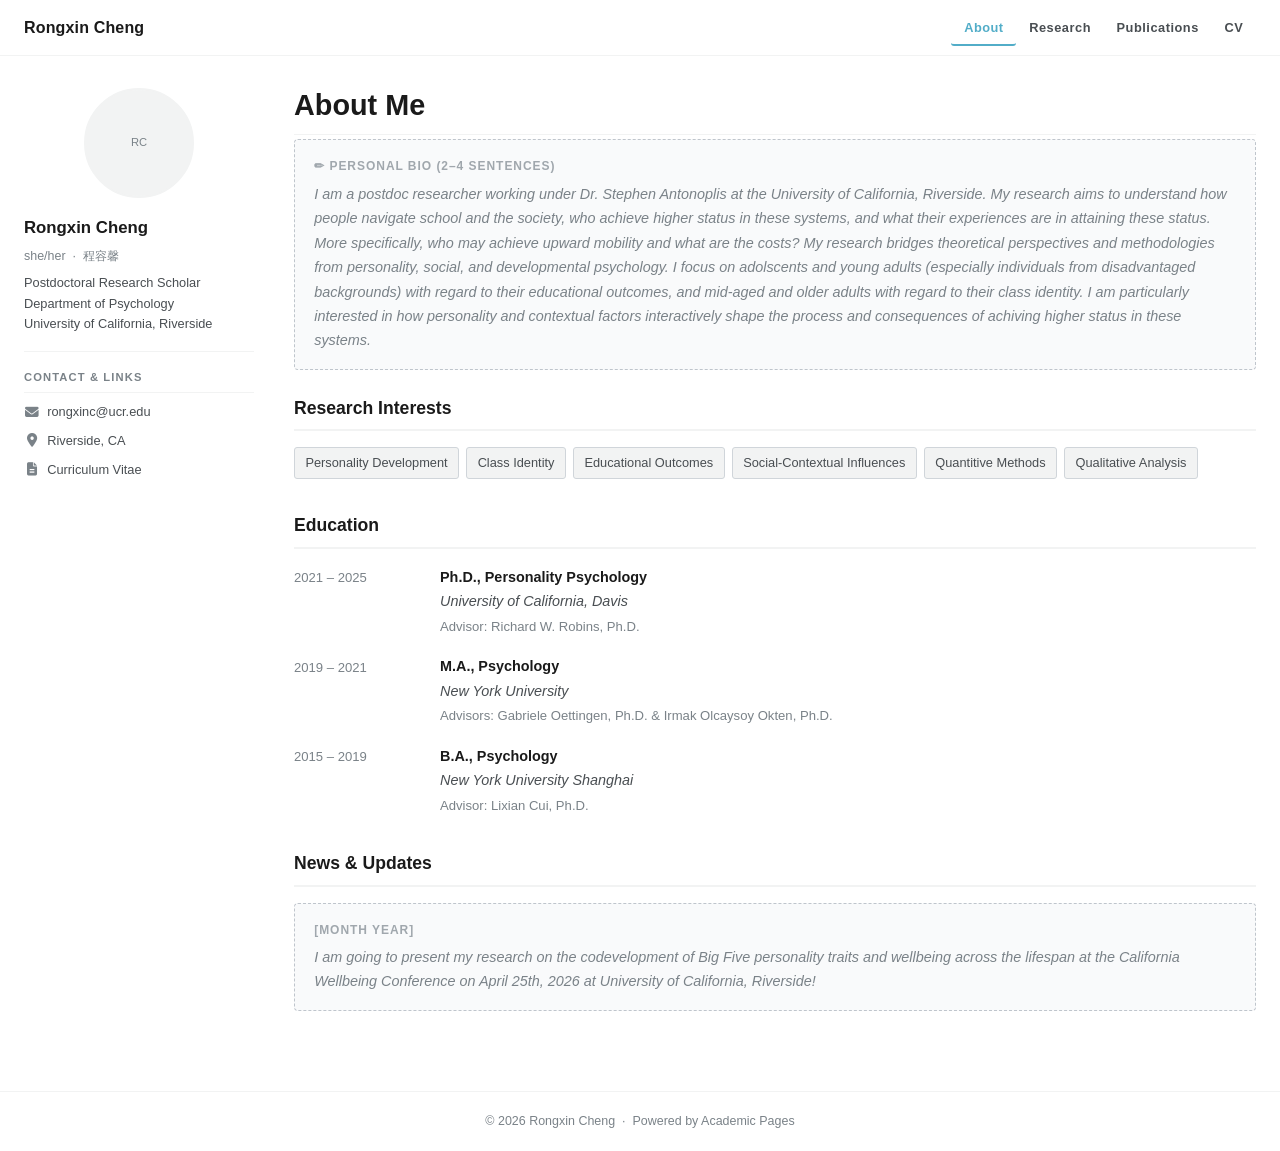
==== index.html @ 678425f3 "draft6" ====
<!DOCTYPE html>
<html lang="en">
<head>
  <meta charset="UTF-8" />
  <meta name="viewport" content="width=device-width, initial-scale=1.0" />
  <title>Rongxin Cheng</title>
  <link rel="stylesheet" href="assets/css/main.css" />
  <!-- Font Awesome for social icons -->
  <link rel="stylesheet" href="https://cdnjs.cloudflare.com/ajax/libs/font-awesome/6.5.0/css/all.min.css" crossorigin="anonymous" />
</head>
<body>

<div id="masthead-mount"></div>

<!-- ══ Body ══ -->
<div class="page__wrapper">

  <!-- ── Sidebar (populated by assets/js/components.js) ── -->
  <aside class="sidebar">
    <div id="sidebar-mount"></div>
  </aside>

  <!-- ── Main Content ── -->
  <main class="page__content">

    <h1 class="page__title">About Me</h1>

    <div class="about__body">

      <!-- ── PERSONAL BIO — fill in below ── -->
      <div class="placeholder-block">
        <strong>✏ Personal bio (2–4 sentences)</strong>
        I am a postdoc researcher working under Dr. Stephen Antonoplis at the University of California, Riverside. My research aims to understand how people navigate school and the society, who achieve higher status in these systems, and what their experiences are in attaining these status. More specifically, who may achieve upward mobility and what are the costs? My research bridges theoretical perspectives and methodologies from personality, social, and developmental psychology. I focus on adolscents and young adults (especially individuals from disadvantaged backgrounds) with regard to their educational outcomes, and mid-aged and older adults with regard to their class identity. I am particularly interested in how personality and contextual factors interactively shape the process and consequences of achiving higher status in these systems. 
      </div>

      <h2 class="section-heading">Research Interests</h2>

      <div class="interests-tags">
        <span class="tag">Personality Development</span>
        <span class="tag">Class Identity</span>
        <span class="tag">Educational Outcomes</span>
        <span class="tag">Social-Contextual Influences</span>
        <span class="tag">Quantitive Methods</span>
        <span class="tag">Qualitative Analysis</span>
      </div>

      <h2 class="section-heading">Education</h2>

      <div class="cv-section">
        <div class="cv-entry">
          <div class="cv-entry__year">2021 – 2025</div>
          <div class="cv-entry__body">
            <span class="degree">Ph.D., Personality Psychology</span><br>
            <span class="institution">University of California, Davis</span><br>
            <span class="advisor">Advisor: Richard W. Robins, Ph.D.</span>
          </div>
        </div>
        <div class="cv-entry">
          <div class="cv-entry__year">2019 – 2021</div>
          <div class="cv-entry__body">
            <span class="degree">M.A., Psychology</span><br>
            <span class="institution">New York University</span><br>
            <span class="advisor">Advisors: Gabriele Oettingen, Ph.D. &amp; Irmak Olcaysoy Okten, Ph.D.</span>
          </div>
        </div>
        <div class="cv-entry">
          <div class="cv-entry__year">2015 – 2019</div>
          <div class="cv-entry__body">
            <span class="degree">B.A., Psychology</span><br>
            <span class="institution">New York University Shanghai</span><br>
            <span class="advisor">Advisor: Lixian Cui, Ph.D.</span>
          </div>
        </div>
      </div>

      <h2 class="section-heading">News &amp; Updates</h2>

      <div class="placeholder-block">
        <strong>[Month Year]</strong> I am going to present my research on the codevelopment of Big Five personality traits and wellbeing across the lifespan at the California Wellbeing Conference on April 25th, 2026 at University of California, Riverside!
      </div>

    </div><!-- /.about__body -->

  </main>

</div><!-- /.page__wrapper -->

<footer class="page__footer">
  <p>&copy; 2026 Rongxin Cheng &nbsp;·&nbsp;
     Powered by <a href="https://github.com/academicpages/academicpages.github.io" target="_blank">Academic Pages</a>
  </p>
</footer>

<script src="assets/js/components.js"></script>
<script src="assets/js/main.js"></script>
</body>
</html>
---- assets/css/main.css ----
/* ============================================================
   Academic Pages — Static HTML Recreation
   Based on academicpages/academicpages.github.io (Minimal Mistakes)
   ============================================================ */

/* ── Reset & Base ── */
*, *::before, *::after { box-sizing: border-box; margin: 0; padding: 0; }

:root {
  --font-sans: -apple-system, BlinkMacSystemFont, "Segoe UI", Roboto, "Helvetica Neue", Arial, sans-serif;
  --font-serif: Georgia, "Times New Roman", serif;
  --font-mono: Monaco, Consolas, "Lucida Console", monospace;

  --color-bg:       #ffffff;
  --color-text:     #494e52;
  --color-heading:  #1a1a1a;
  --color-link:     #52adc8;
  --color-link-hover: #1f6e8c;
  --color-muted:    #7a8288;
  --color-border:   #f2f3f3;
  --color-sidebar-bg: #f2f3f3;
  --color-masthead: #ffffff;
  --color-accent:   #52adc8;

  --sidebar-width:  230px;
  --content-max:    900px;
  --masthead-h:     56px;
}

html { font-size: 16px; scroll-behavior: smooth; }

body {
  font-family: var(--font-sans);
  font-size: 1rem;
  line-height: 1.7;
  color: var(--color-text);
  background: var(--color-bg);
}

a {
  color: var(--color-link);
  text-decoration: none;
}
a:hover { color: var(--color-link-hover); text-decoration: underline; }

img { max-width: 100%; height: auto; display: block; }

/* ── Masthead ── */
.masthead {
  position: sticky;
  top: 0;
  z-index: 200;
  background: var(--color-masthead);
  border-bottom: 1px solid var(--color-border);
  height: var(--masthead-h);
}
.masthead__inner {
  display: flex;
  align-items: center;
  justify-content: space-between;
  max-width: 1280px;
  margin: 0 auto;
  padding: 0 1.5rem;
  height: 100%;
}
.masthead__title a {
  font-size: 1rem;
  font-weight: 700;
  color: var(--color-heading);
  letter-spacing: .01em;
}
.masthead__title a:hover { text-decoration: none; color: var(--color-link); }

.greedy-nav {
  display: flex;
  align-items: center;
  gap: 0;
}
.greedy-nav a {
  padding: .5rem .8rem;
  font-size: .8rem;
  font-weight: 600;
  letter-spacing: .04em;
  color: var(--color-text);
  white-space: nowrap;
  border-radius: 3px;
  transition: color .15s;
}
.greedy-nav a:hover,
.greedy-nav a.active {
  color: var(--color-link);
  text-decoration: none;
}
.greedy-nav a.active {
  border-bottom: 2px solid var(--color-accent);
  padding-bottom: calc(.5rem - 2px);
}

/* hamburger — hidden on desktop */
.nav-toggle {
  display: none;
  background: none;
  border: none;
  cursor: pointer;
  padding: .5rem;
  flex-direction: column;
  gap: 5px;
}
.nav-toggle span {
  display: block;
  width: 22px;
  height: 2px;
  background: var(--color-heading);
  border-radius: 2px;
  transition: transform .2s, opacity .2s;
}
.mobile-nav {
  display: none;
  flex-direction: column;
  background: var(--color-masthead);
  border-bottom: 1px solid var(--color-border);
  padding: .5rem 1.5rem 1rem;
}
.mobile-nav.open { display: flex; }
.mobile-nav a {
  padding: .4rem 0;
  font-size: .9rem;
  font-weight: 600;
  color: var(--color-text);
  border-bottom: 1px solid var(--color-border);
}
.mobile-nav a:last-child { border-bottom: none; }

/* ── Page Layout ── */
.page__wrapper {
  max-width: 1280px;
  margin: 0 auto;
  padding: 2rem 1.5rem 4rem;
  display: grid;
  grid-template-columns: var(--sidebar-width) 1fr;
  gap: 2.5rem;
  align-items: start;
}

/* ── Sidebar ── */
.sidebar {
  position: sticky;
  top: calc(var(--masthead-h) + 1.5rem);
  background: none;
}

.author__avatar {
  margin-bottom: 1rem;
  text-align: center;
}
.author__avatar img {
  width: 110px;
  height: 110px;
  border-radius: 50%;
  object-fit: cover;
  margin: 0 auto;
  border: 2px solid var(--color-border);
}
.author__avatar .avatar-placeholder {
  width: 110px;
  height: 110px;
  border-radius: 50%;
  background: var(--color-sidebar-bg);
  border: 2px solid var(--color-border);
  display: flex;
  align-items: center;
  justify-content: center;
  margin: 0 auto;
  color: var(--color-muted);
  font-size: .7rem;
  text-align: center;
  line-height: 1.4;
  padding: .5rem;
}

.author__content { margin-bottom: 1rem; }
.author__name {
  font-size: 1.05rem;
  font-weight: 700;
  color: var(--color-heading);
  margin-bottom: .2rem;
}
.author__pronouns {
  font-size: .78rem;
  color: var(--color-muted);
  margin-bottom: .4rem;
}
.author__bio {
  font-size: .8rem;
  color: var(--color-text);
  line-height: 1.6;
}

.author__urls-wrapper { margin-top: .8rem; }
.author__urls-wrapper h3 {
  font-size: .7rem;
  font-weight: 700;
  letter-spacing: .1em;
  text-transform: uppercase;
  color: var(--color-muted);
  margin-bottom: .5rem;
  padding-bottom: .3rem;
  border-bottom: 1px solid var(--color-border);
}
.author__urls {
  list-style: none;
}
.author__urls li {
  display: flex;
  align-items: center;
  gap: .45rem;
  margin-bottom: .35rem;
}
.author__urls li .icon {
  font-size: .85rem;
  width: 16px;
  text-align: center;
  color: var(--color-muted);
  flex-shrink: 0;
}
.author__urls li a,
.author__urls li span {
  font-size: .8rem;
  color: var(--color-text);
}
.author__urls li a:hover { color: var(--color-link); }

/* sidebar divider */
.sidebar__divider {
  border: none;
  border-top: 1px solid var(--color-border);
  margin: 1rem 0;
}

/* ── Main Content ── */
.page__content {
  min-width: 0;
}

.page__title {
  font-size: 1.8rem;
  font-weight: 700;
  color: var(--color-heading);
  margin-bottom: .3rem;
  line-height: 1.25;
  padding-bottom: .6rem;
  border-bottom: 1px solid var(--color-border);
}

.page__lead {
  font-size: 1.1rem;
  color: var(--color-muted);
  margin-bottom: 1.5rem;
}

/* ── Section Headers ── */
.section-heading {
  font-size: 1.1rem;
  font-weight: 700;
  color: var(--color-heading);
  border-bottom: 2px solid var(--color-border);
  padding-bottom: .35rem;
  margin: 2rem 0 1rem;
}
.section-heading:first-of-type { margin-top: 1.5rem; }

/* ── About Page ── */
.about__body p {
  margin-bottom: 1rem;
  font-size: .97rem;
}
.about__body p:last-child { margin-bottom: 0; }

/* placeholder blocks for user to fill in */
.placeholder-block {
  background: #f9fafb;
  border: 1.5px dashed #bfc5cc;
  border-radius: 4px;
  padding: 1rem 1.2rem;
  margin-bottom: 1rem;
  color: var(--color-muted);
  font-size: .9rem;
  font-style: italic;
}
.placeholder-block strong {
  display: block;
  font-style: normal;
  font-size: .75rem;
  text-transform: uppercase;
  letter-spacing: .08em;
  color: #a0a7ad;
  margin-bottom: .3rem;
}

/* interests tags */
.interests-tags {
  display: flex;
  flex-wrap: wrap;
  gap: .45rem;
  margin-bottom: 1rem;
}
.interests-tags .tag {
  background: var(--color-sidebar-bg);
  border: 1px solid #d0d5da;
  border-radius: 3px;
  padding: .25rem .65rem;
  font-size: .8rem;
  color: var(--color-text);
}

/* education / positions table */
.cv-section { margin-bottom: 1.5rem; }
.cv-entry {
  display: grid;
  grid-template-columns: 130px 1fr;
  gap: .2rem 1rem;
  margin-bottom: 1rem;
  font-size: .9rem;
}
.cv-entry__year {
  color: var(--color-muted);
  font-size: .82rem;
  padding-top: .15rem;
}
.cv-entry__body .degree { font-weight: 700; color: var(--color-heading); }
.cv-entry__body .institution { font-style: italic; }
.cv-entry__body .advisor { color: var(--color-muted); font-size: .82rem; }

/* ── Research Page ── */
.research-interests p { font-size: .97rem; margin-bottom: 1rem; }

.research-project {
  border-left: 3px solid var(--color-accent);
  padding: .8rem 1rem .8rem 1.2rem;
  margin-bottom: 1.2rem;
  background: #fafbfc;
  border-radius: 0 4px 4px 0;
}
.research-project h3 {
  font-size: 1rem;
  font-weight: 700;
  color: var(--color-heading);
  margin-bottom: .4rem;
}
.research-project p { font-size: .9rem; margin: 0; }

/* skills */
.skills-grid {
  display: grid;
  grid-template-columns: 1fr 1fr;
  gap: 1.2rem;
  margin-bottom: 1rem;
}
.skill-group h3 {
  font-size: .78rem;
  font-weight: 700;
  letter-spacing: .1em;
  text-transform: uppercase;
  color: var(--color-muted);
  margin-bottom: .5rem;
}
.skill-group ul { list-style: none; }
.skill-group ul li {
  font-size: .88rem;
  padding: .18rem 0 .18rem 1rem;
  position: relative;
}
.skill-group ul li::before {
  content: "▸";
  position: absolute;
  left: 0;
  color: var(--color-accent);
  font-size: .7rem;
  top: .35rem;
}

/* ── Publications Page ── */
.pub-filters {
  display: flex;
  flex-wrap: wrap;
  gap: .4rem;
  margin-bottom: 1.5rem;
}
.pub-filter-btn {
  padding: .3rem .75rem;
  border: 1px solid var(--color-border);
  border-radius: 20px;
  background: none;
  font-size: .78rem;
  font-family: var(--font-sans);
  color: var(--color-text);
  cursor: pointer;
  transition: background .15s, color .15s, border-color .15s;
}
.pub-filter-btn:hover,
.pub-filter-btn.active {
  background: var(--color-accent);
  color: #fff;
  border-color: var(--color-accent);
}

.pub-year-group { margin-bottom: 2rem; }
.pub-year-label {
  font-size: .78rem;
  font-weight: 700;
  letter-spacing: .12em;
  text-transform: uppercase;
  color: var(--color-muted);
  border-bottom: 1px solid var(--color-border);
  padding-bottom: .35rem;
  margin-bottom: 1rem;
}

.pub-item {
  display: flex;
  gap: 1rem;
  margin-bottom: 1.2rem;
  padding-bottom: 1.2rem;
  border-bottom: 1px solid var(--color-border);
  align-items: flex-start;
}
.pub-item:last-child { border-bottom: none; }

.pub-item__number {
  font-size: .78rem;
  color: var(--color-muted);
  padding-top: .15rem;
  min-width: 24px;
  text-align: right;
}

.pub-item__body { min-width: 0; }
.pub-item__title {
  font-size: .97rem;
  font-weight: 700;
  color: var(--color-heading);
  line-height: 1.4;
  margin-bottom: .3rem;
}
.pub-item__authors {
  font-size: .88rem;
  color: var(--color-text);
  margin-bottom: .2rem;
}
.pub-item__authors .me { font-weight: 700; }
.pub-item__venue {
  font-size: .85rem;
  font-style: italic;
  color: var(--color-muted);
  margin-bottom: .4rem;
}
.pub-item__meta {
  display: flex;
  flex-wrap: wrap;
  gap: .4rem;
  align-items: center;
}
.pub-badge {
  display: inline-block;
  font-size: .68rem;
  font-weight: 600;
  letter-spacing: .06em;
  text-transform: uppercase;
  padding: .18rem .5rem;
  border-radius: 3px;
}
.badge-published  { background: #d4edda; color: #155724; border: 1px solid #c3e6cb; }
.badge-review     { background: #fff3cd; color: #856404; border: 1px solid #ffd96a; }
.badge-prep       { background: #d6eaf8;  color: #1a5276;  border: 1px solid #a9cce3; }

/* ── Notices (callout blocks) ── */
.notice {
  padding: .8rem 1rem;
  border-radius: 4px;
  font-size: .88rem;
  margin-bottom: 1rem;
}
.notice--info {
  background: #e8f4f8;
  border-left: 4px solid var(--color-accent);
  color: #1a4a5e;
}

/* ── Footer ── */
.page__footer {
  border-top: 1px solid var(--color-border);
  padding: 1.2rem 1.5rem;
  text-align: center;
  font-size: .78rem;
  color: var(--color-muted);
}
.page__footer a { color: var(--color-muted); }
.page__footer a:hover { color: var(--color-link); }

/* ── Responsive ── */
@media (max-width: 768px) {
  .page__wrapper {
    grid-template-columns: 1fr;
    padding: 1.2rem 1rem 3rem;
  }
  .sidebar {
    position: static;
    display: flex;
    gap: 1.2rem;
    align-items: flex-start;
    flex-wrap: wrap;
    border-bottom: 1px solid var(--color-border);
    padding-bottom: 1.2rem;
    margin-bottom: .5rem;
  }
  .author__avatar img,
  .author__avatar .avatar-placeholder { width: 80px; height: 80px; }
  .sidebar > * { flex: 1 1 180px; }

  .greedy-nav { display: none; }
  .nav-toggle { display: flex; }

  .skills-grid { grid-template-columns: 1fr; }
  .cv-entry { grid-template-columns: 1fr; gap: .1rem; }
  .cv-entry__year { font-size: .8rem; }
}

@media (max-width: 480px) {
  .page__title { font-size: 1.4rem; }
}
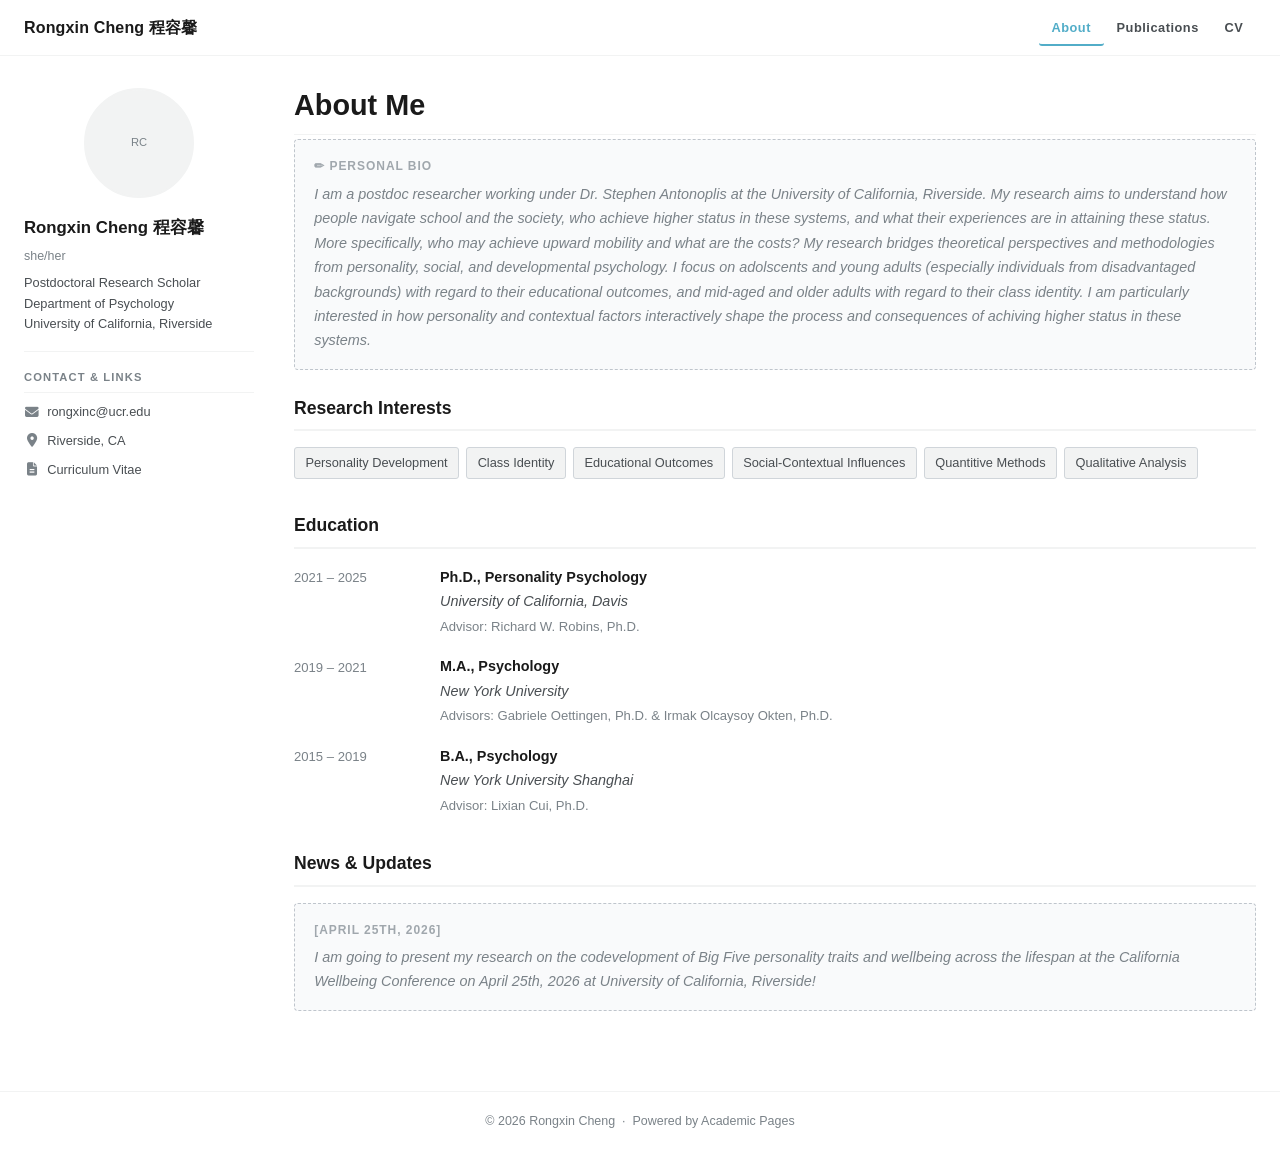
==== commit f8a793cd: "draft8" ====
--- a/index.html
+++ b/index.html
@@ -29,7 +29,7 @@
 
       <!-- ── PERSONAL BIO — fill in below ── -->
       <div class="placeholder-block">
-        <strong>✏ Personal bio (2–4 sentences)</strong>
+        <strong>✏ Personal bio</strong>
         I am a postdoc researcher working under Dr. Stephen Antonoplis at the University of California, Riverside. My research aims to understand how people navigate school and the society, who achieve higher status in these systems, and what their experiences are in attaining these status. More specifically, who may achieve upward mobility and what are the costs? My research bridges theoretical perspectives and methodologies from personality, social, and developmental psychology. I focus on adolscents and young adults (especially individuals from disadvantaged backgrounds) with regard to their educational outcomes, and mid-aged and older adults with regard to their class identity. I am particularly interested in how personality and contextual factors interactively shape the process and consequences of achiving higher status in these systems. 
       </div>
 
@@ -76,7 +76,7 @@
       <h2 class="section-heading">News &amp; Updates</h2>
 
       <div class="placeholder-block">
-        <strong>[Month Year]</strong> I am going to present my research on the codevelopment of Big Five personality traits and wellbeing across the lifespan at the California Wellbeing Conference on April 25th, 2026 at University of California, Riverside!
+        <strong>[April 25th, 2026]</strong> I am going to present my research on the codevelopment of Big Five personality traits and wellbeing across the lifespan at the California Wellbeing Conference on April 25th, 2026 at University of California, Riverside!
       </div>
 
     </div><!-- /.about__body -->
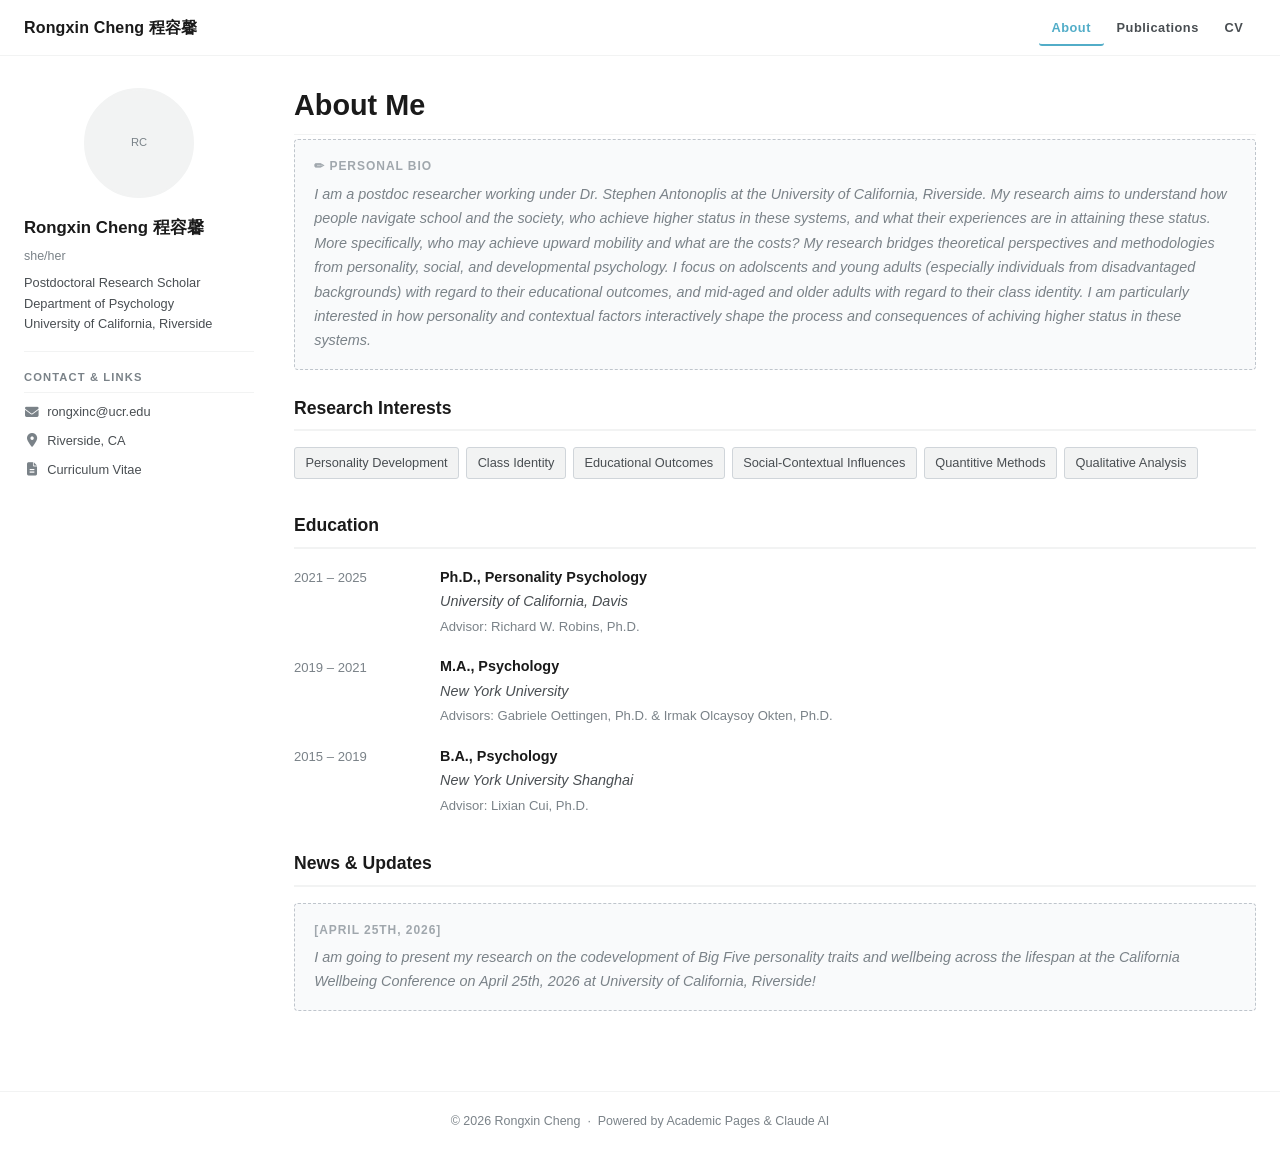
==== commit c6e125f6: "draft9" ====
--- a/index.html
+++ b/index.html
@@ -86,9 +86,7 @@
 </div><!-- /.page__wrapper -->
 
 <footer class="page__footer">
-  <p>&copy; 2026 Rongxin Cheng &nbsp;·&nbsp;
-     Powered by <a href="https://github.com/academicpages/academicpages.github.io" target="_blank">Academic Pages</a>
-  </p>
+  <p>&copy; 2026 Rongxin Cheng &nbsp;·&nbsp; Powered by <a href="https://github.com/academicpages/academicpages.github.io" target="_blank">Academic Pages</a> &amp; Claude AI</p>
 </footer>
 
 <script src="assets/js/components.js"></script>
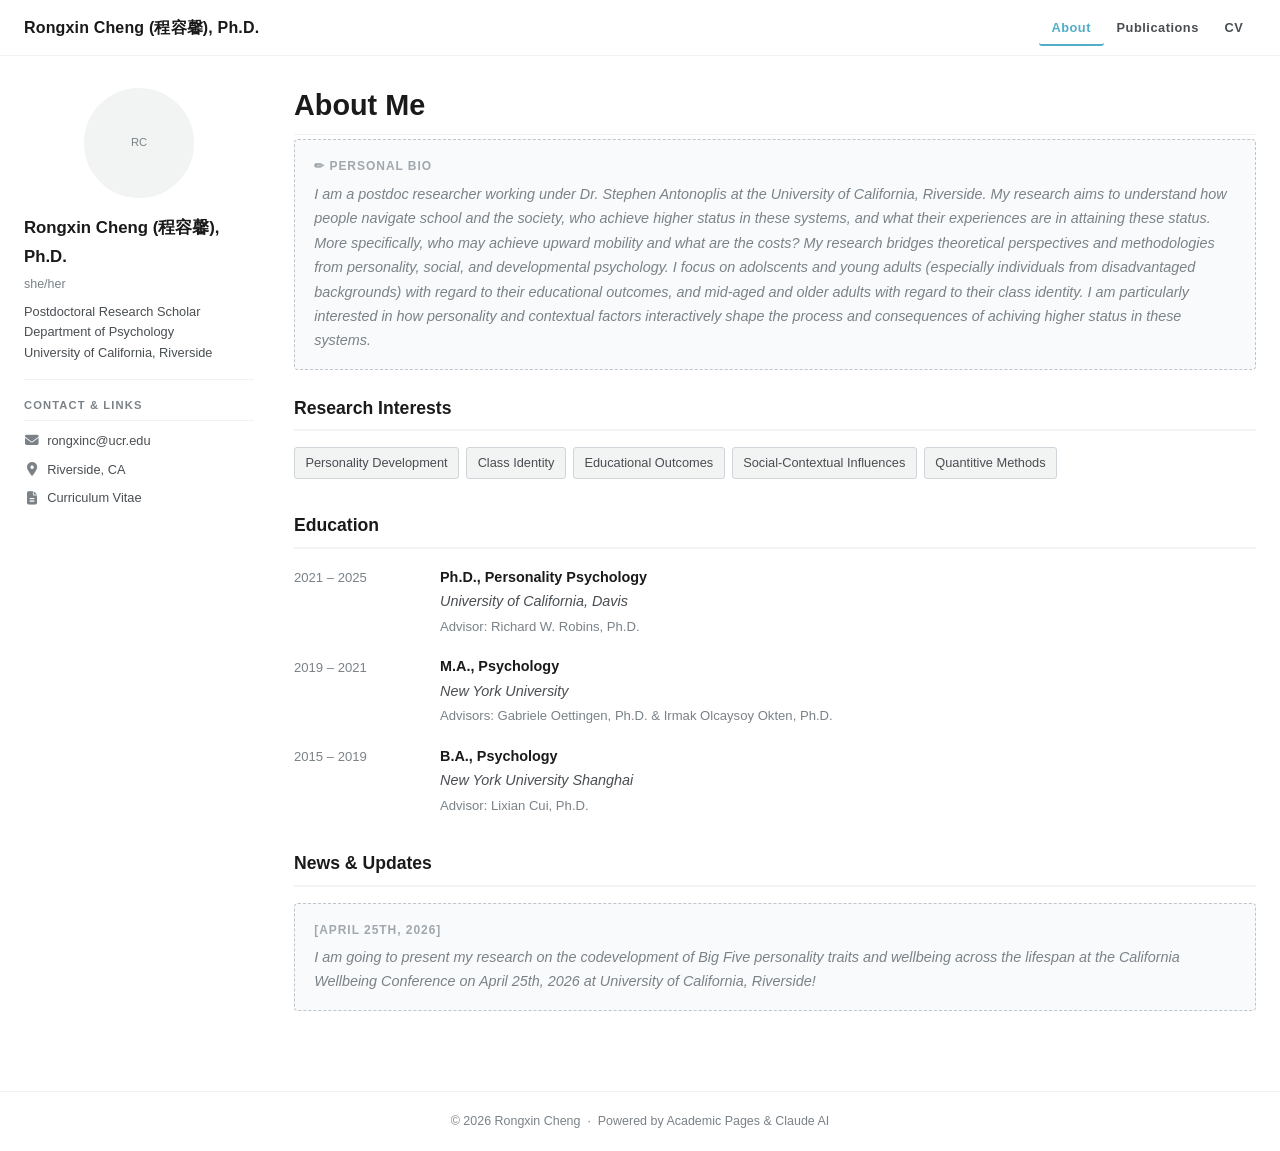
==== commit dd10f3d9: "draft10" ====
--- a/index.html
+++ b/index.html
@@ -41,7 +41,6 @@
         <span class="tag">Educational Outcomes</span>
         <span class="tag">Social-Contextual Influences</span>
         <span class="tag">Quantitive Methods</span>
-        <span class="tag">Qualitative Analysis</span>
       </div>
 
       <h2 class="section-heading">Education</h2>
--- a/assets/css/main.css
+++ b/assets/css/main.css
@@ -472,6 +472,25 @@
 .badge-published  { background: #d4edda; color: #155724; border: 1px solid #c3e6cb; }
 .badge-review     { background: #fff3cd; color: #856404; border: 1px solid #ffd96a; }
 .badge-prep       { background: #d6eaf8;  color: #1a5276;  border: 1px solid #a9cce3; }
+
+.pub-pdf-link {
+  display: inline-flex;
+  align-items: center;
+  gap: .3rem;
+  font-size: .75rem;
+  font-weight: 600;
+  color: var(--color-accent);
+  border: 1px solid var(--color-accent);
+  border-radius: 3px;
+  padding: .18rem .55rem;
+  text-decoration: none;
+  transition: background .15s, color .15s;
+}
+.pub-pdf-link:hover {
+  background: var(--color-accent);
+  color: #fff;
+  text-decoration: none;
+}
 
 /* ── Notices (callout blocks) ── */
 .notice {
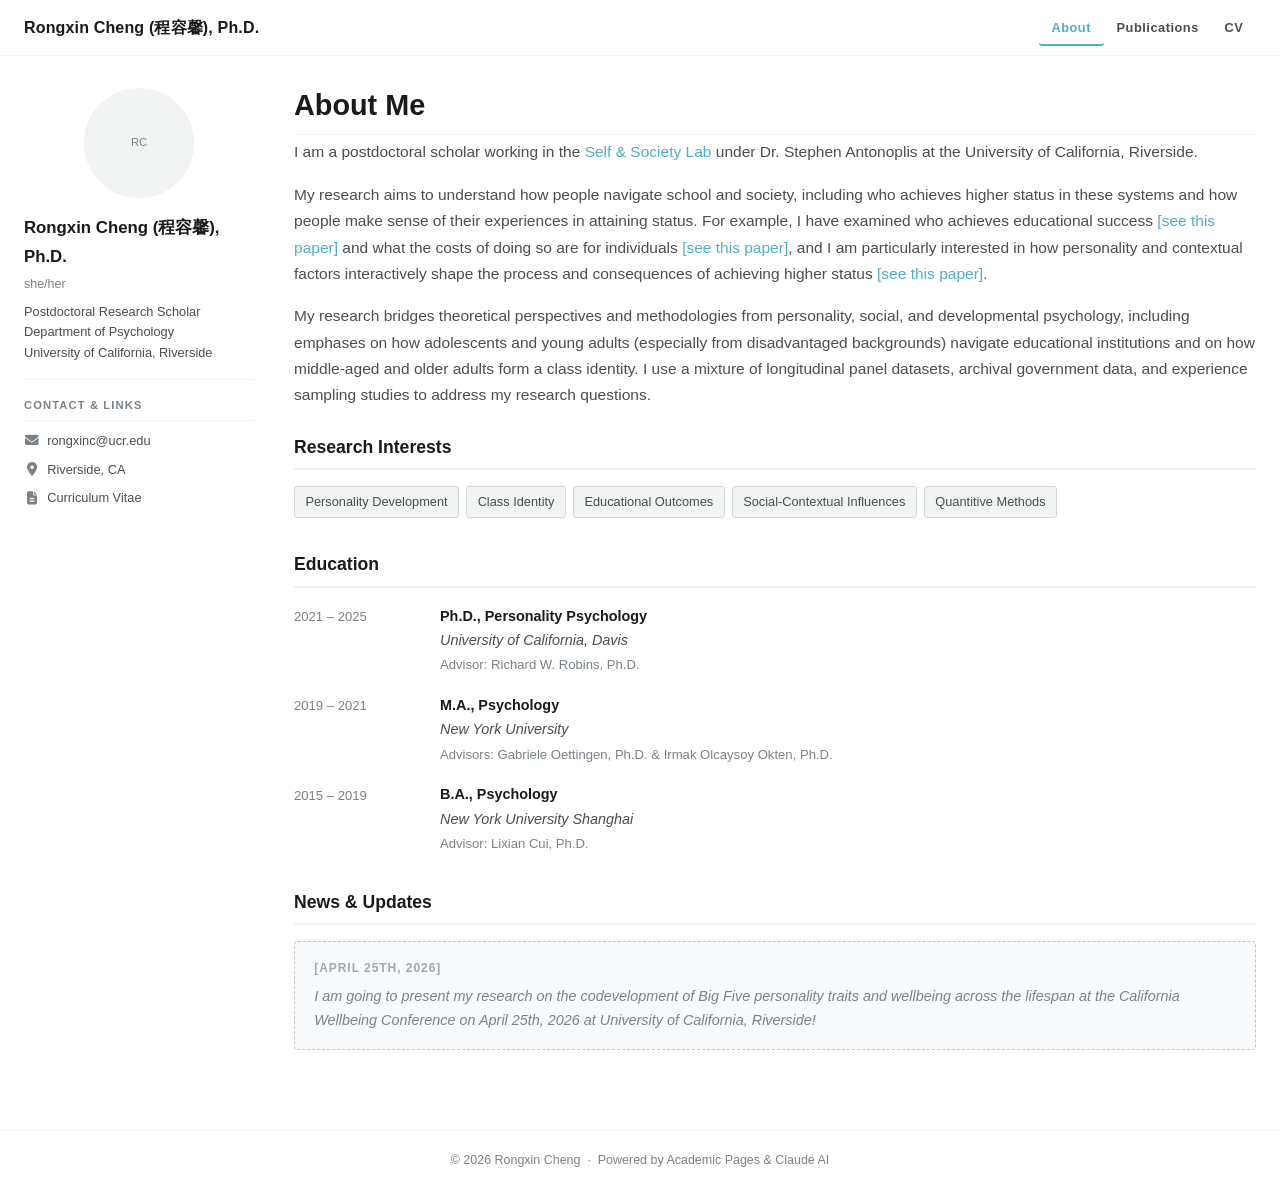
==== commit e34e89cb: "draft11" ====
--- a/index.html
+++ b/index.html
@@ -27,11 +27,11 @@
 
     <div class="about__body">
 
-      <!-- ── PERSONAL BIO — fill in below ── -->
-      <div class="placeholder-block">
-        <strong>✏ Personal bio</strong>
-        I am a postdoc researcher working under Dr. Stephen Antonoplis at the University of California, Riverside. My research aims to understand how people navigate school and the society, who achieve higher status in these systems, and what their experiences are in attaining these status. More specifically, who may achieve upward mobility and what are the costs? My research bridges theoretical perspectives and methodologies from personality, social, and developmental psychology. I focus on adolscents and young adults (especially individuals from disadvantaged backgrounds) with regard to their educational outcomes, and mid-aged and older adults with regard to their class identity. I am particularly interested in how personality and contextual factors interactively shape the process and consequences of achiving higher status in these systems. 
-      </div>
+      <p>I am a postdoctoral scholar working in the <a href="https://saslab.ucr.edu/" target="_blank" rel="noopener">Self &amp; Society Lab</a> under Dr. Stephen Antonoplis at the University of California, Riverside.</p>
+
+      <p>My research aims to understand how people navigate school and society, including who achieves higher status in these systems and how people make sense of their experiences in attaining status. For example, I have examined who achieves educational success <a href="assets/pdfs/temp_school_success.pdf" target="_blank" rel="noopener">[see this paper]</a> and what the costs of doing so are for individuals <a href="assets/pdfs/psychiatric_disorders.pdf" target="_blank" rel="noopener">[see this paper]</a>, and I am particularly interested in how personality and contextual factors interactively shape the process and consequences of achieving higher status <a href="assets/pdfs/temp_school_success.pdf" target="_blank" rel="noopener">[see this paper]</a>.</p>
+
+      <p>My research bridges theoretical perspectives and methodologies from personality, social, and developmental psychology, including emphases on how adolescents and young adults (especially from disadvantaged backgrounds) navigate educational institutions and on how middle-aged and older adults form a class identity. I use a mixture of longitudinal panel datasets, archival government data, and experience sampling studies to address my research questions.</p>
 
       <h2 class="section-heading">Research Interests</h2>
 
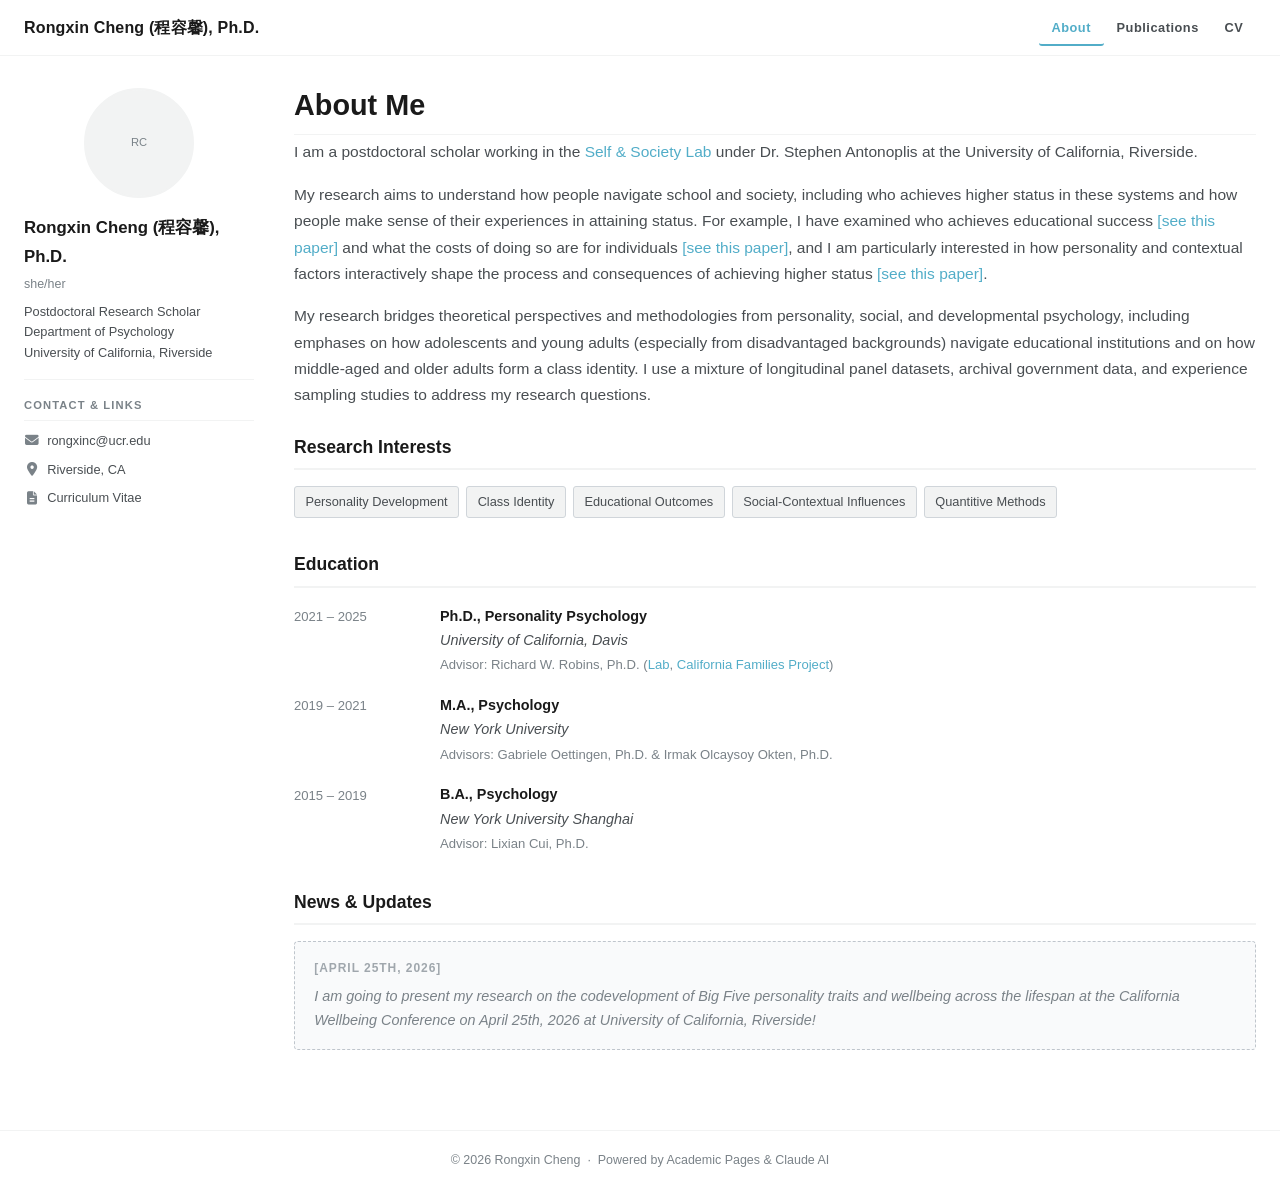
==== commit 75dd0162: "draft12" ====
--- a/index.html
+++ b/index.html
@@ -51,7 +51,7 @@
           <div class="cv-entry__body">
             <span class="degree">Ph.D., Personality Psychology</span><br>
             <span class="institution">University of California, Davis</span><br>
-            <span class="advisor">Advisor: Richard W. Robins, Ph.D.</span>
+            <span class="advisor">Advisor: Richard W. Robins, Ph.D. (<a href="https://pselab.faculty.ucdavis.edu/" target="_blank" rel="noopener">Lab</a>, <a href="https://www.californiafamiliesproject.org/" target="_blank" rel="noopener">California Families Project</a>)</span>
           </div>
         </div>
         <div class="cv-entry">
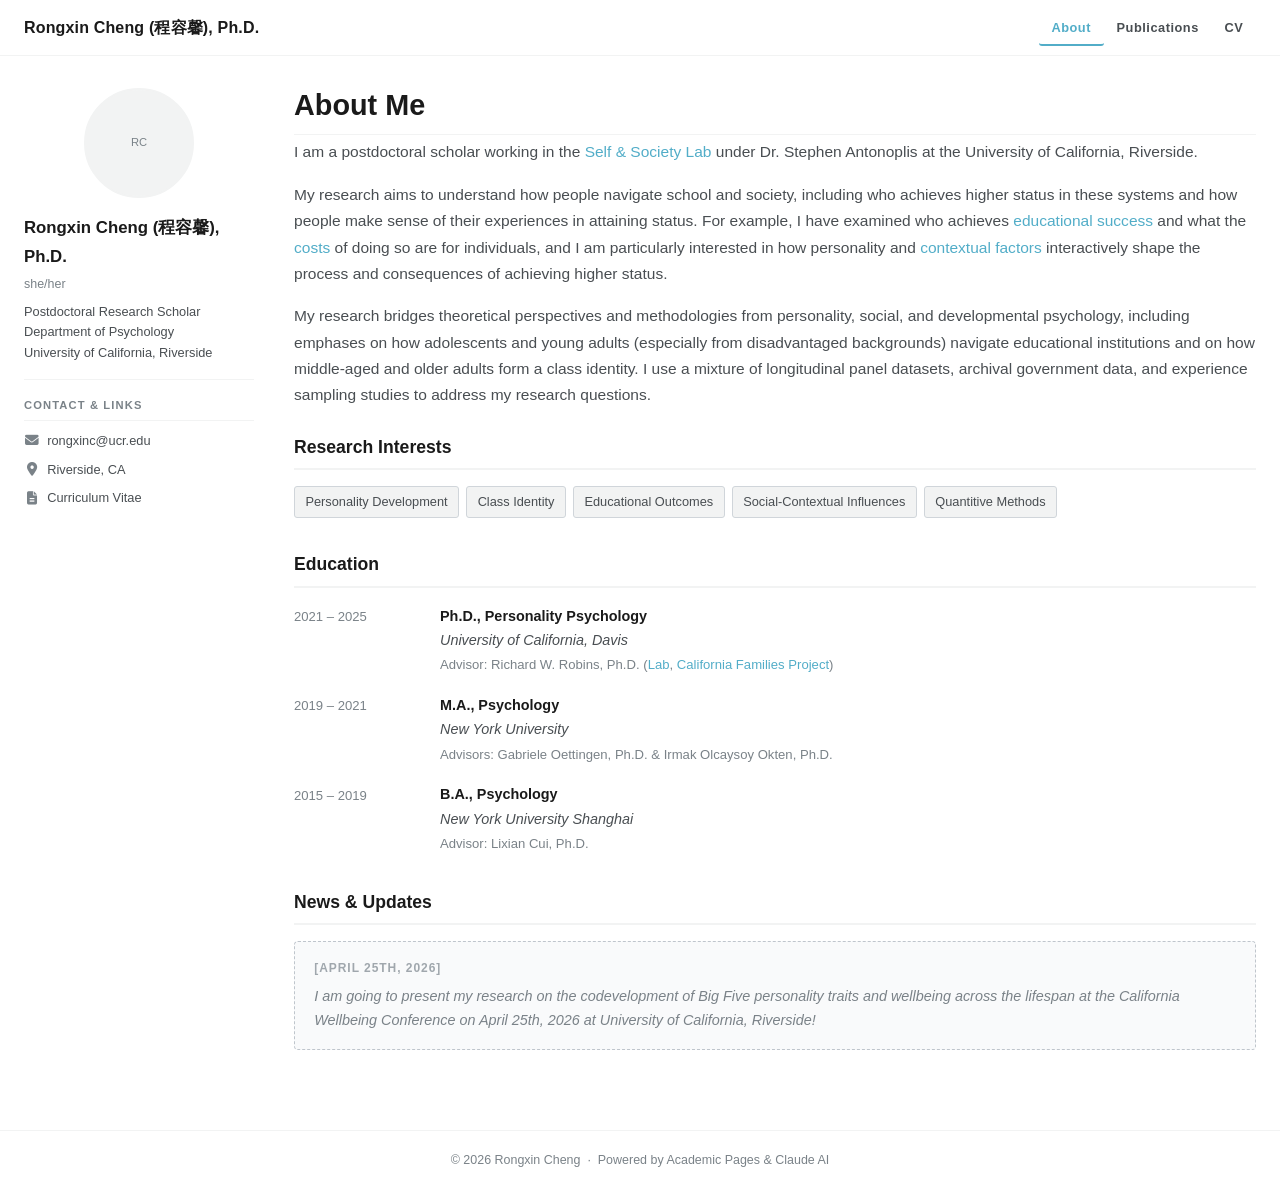
==== commit 57fe88d4: "draft13" ====
--- a/index.html
+++ b/index.html
@@ -29,7 +29,7 @@
 
       <p>I am a postdoctoral scholar working in the <a href="https://saslab.ucr.edu/" target="_blank" rel="noopener">Self &amp; Society Lab</a> under Dr. Stephen Antonoplis at the University of California, Riverside.</p>
 
-      <p>My research aims to understand how people navigate school and society, including who achieves higher status in these systems and how people make sense of their experiences in attaining status. For example, I have examined who achieves educational success <a href="assets/pdfs/temp_school_success.pdf" target="_blank" rel="noopener">[see this paper]</a> and what the costs of doing so are for individuals <a href="assets/pdfs/psychiatric_disorders.pdf" target="_blank" rel="noopener">[see this paper]</a>, and I am particularly interested in how personality and contextual factors interactively shape the process and consequences of achieving higher status <a href="assets/pdfs/temp_school_success.pdf" target="_blank" rel="noopener">[see this paper]</a>.</p>
+      <p>My research aims to understand how people navigate school and society, including who achieves higher status in these systems and how people make sense of their experiences in attaining status. For example, I have examined who achieves <a href="assets/pdfs/temp_school_success.pdf" target="_blank" rel="noopener">educational success</a> and what the <a href="assets/pdfs/psychiatric_disorders.pdf" target="_blank" rel="noopener">costs</a> of doing so are for individuals, and I am particularly interested in how personality and <a href="assets/pdfs/temp_school_success.pdf" target="_blank" rel="noopener">contextual factors</a> interactively shape the process and consequences of achieving higher status.</p>
 
       <p>My research bridges theoretical perspectives and methodologies from personality, social, and developmental psychology, including emphases on how adolescents and young adults (especially from disadvantaged backgrounds) navigate educational institutions and on how middle-aged and older adults form a class identity. I use a mixture of longitudinal panel datasets, archival government data, and experience sampling studies to address my research questions.</p>
 
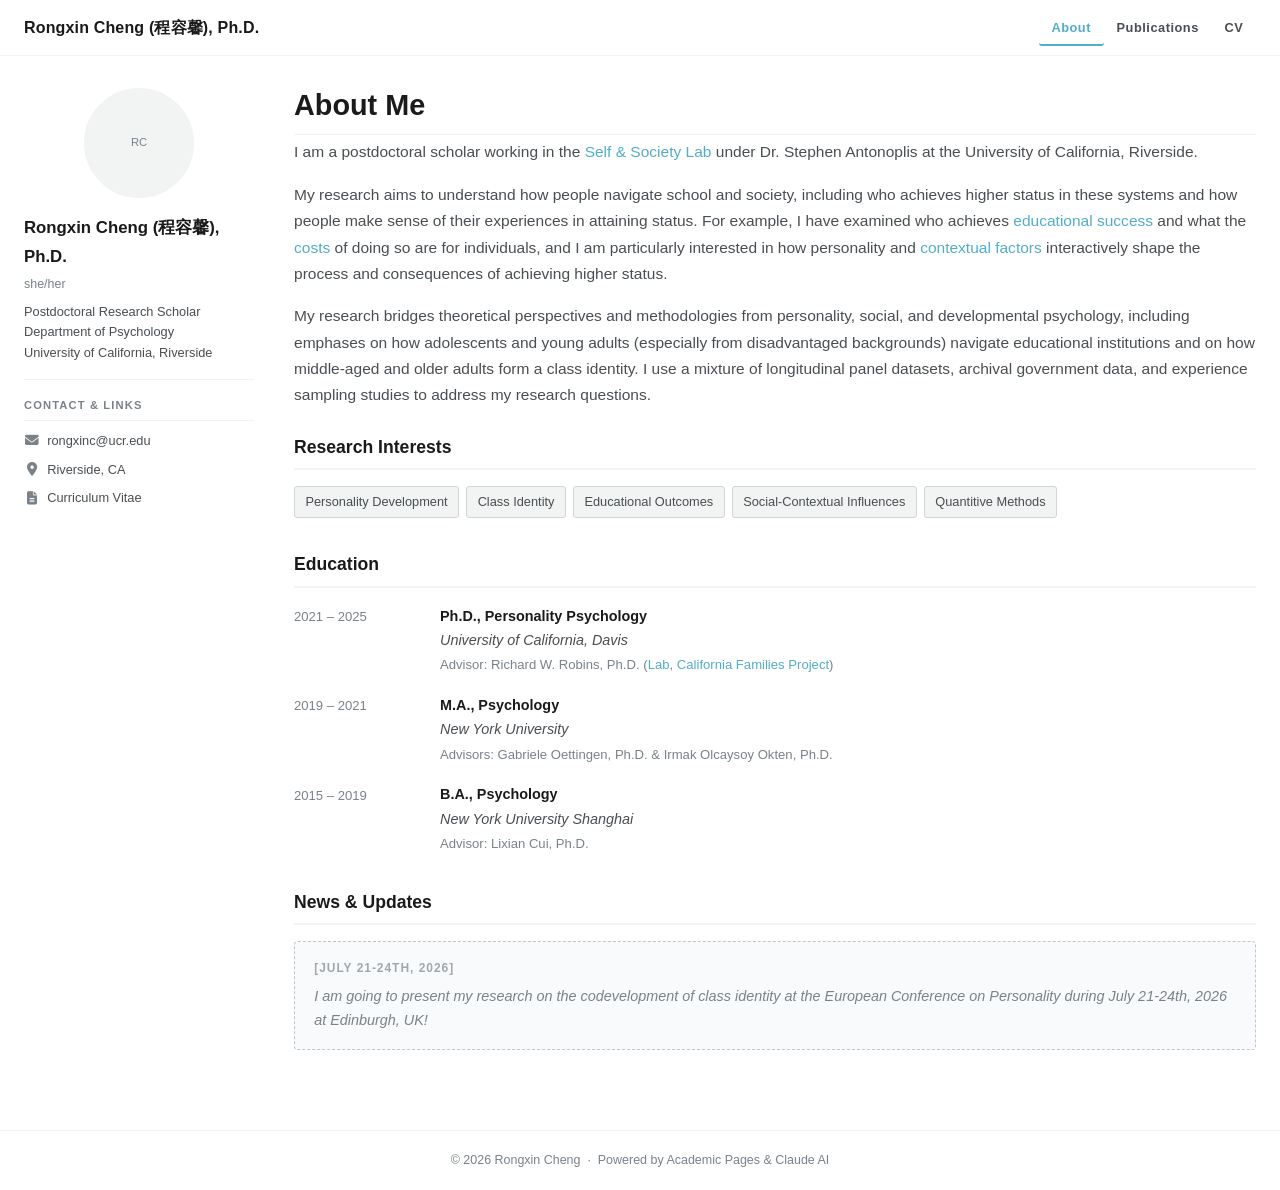
==== commit 94b17706: "draft17" ====
--- a/index.html
+++ b/index.html
@@ -75,7 +75,7 @@
       <h2 class="section-heading">News &amp; Updates</h2>
 
       <div class="placeholder-block">
-        <strong>[April 25th, 2026]</strong> I am going to present my research on the codevelopment of Big Five personality traits and wellbeing across the lifespan at the California Wellbeing Conference on April 25th, 2026 at University of California, Riverside!
+        <strong>[July 21-24th, 2026]</strong> I am going to present my research on the codevelopment of class identity at the European Conference on Personality during July 21-24th, 2026 at Edinburgh, UK!
       </div>
 
     </div><!-- /.about__body -->
